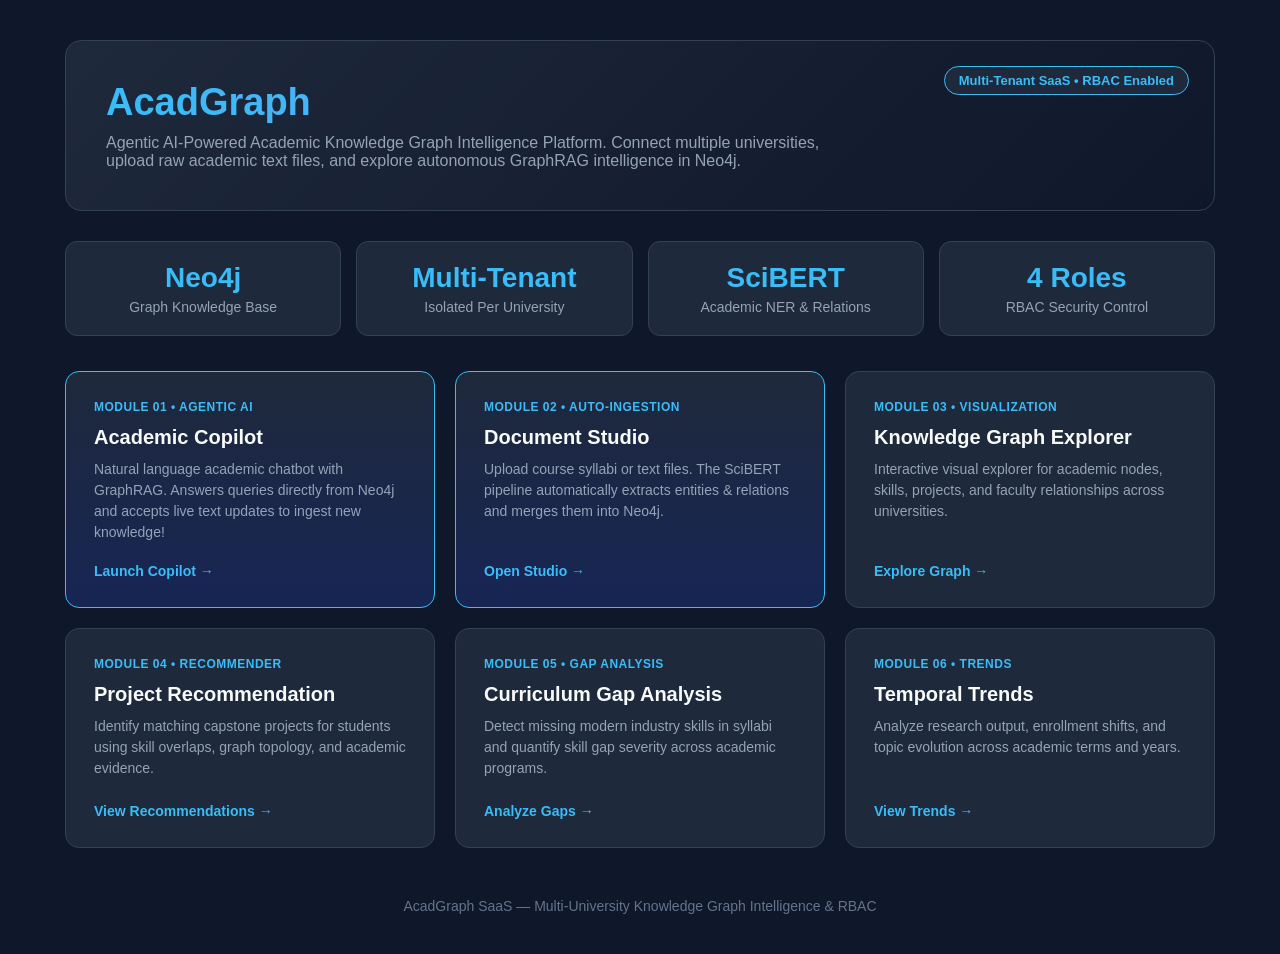
==== templates/index.html @ a23bf094 "feat: agentic multi-tenant academic knowledge graph with Neo4j, RBAC, document ingestion and chatbot" ====
<!doctype html>
<html lang="en">
  <head>
    <meta charset="UTF-8" />
    <meta name="viewport" content="width=device-width, initial-scale=1.0" />
    <title>AcadGraph — Multi-Tenant Agentic Academic Platform</title>

    <style>
      * {
        box-sizing: border-box;
        margin: 0;
        padding: 0;
        font-family: -apple-system, BlinkMacSystemFont, "Segoe UI", Roboto, Helvetica, Arial, sans-serif;
      }

      body {
        background: #0f172a;
        color: #f8fafc;
        min-height: 100vh;
      }

      .container {
        max-width: 1200px;
        margin: auto;
        padding: 40px 25px;
      }

      /* Header */
      .header {
        background: linear-gradient(135deg, #1e293b, #0f172a);
        border: 1px solid #334155;
        color: white;
        padding: 40px;
        border-radius: 16px;
        margin-bottom: 30px;
        position: relative;
      }

      .header h1 {
        font-size: 38px;
        margin-bottom: 10px;
        background: linear-gradient(90deg, #38bdf8, #818cf8);
        -webkit-background-clip: text;
        -webkit-text-fill-color: transparent;
      }

      .header p {
        font-size: 16px;
        color: #94a3b8;
        max-width: 750px;
      }

      .tenant-badge {
        position: absolute;
        top: 25px;
        right: 25px;
        background: #1e293b;
        border: 1px solid #38bdf8;
        padding: 6px 14px;
        border-radius: 20px;
        font-size: 13px;
        color: #38bdf8;
        font-weight: 600;
      }

      /* Statistics */
      .stats {
        display: grid;
        grid-template-columns: repeat(4, 1fr);
        gap: 15px;
        margin-bottom: 35px;
      }

      .stat-card {
        background: #1e293b;
        border: 1px solid #334155;
        border-radius: 12px;
        padding: 20px;
        text-align: center;
      }

      .stat-card h3 {
        font-size: 28px;
        margin-bottom: 5px;
        color: #38bdf8;
      }

      .stat-card p {
        color: #94a3b8;
        font-size: 14px;
      }

      /* Feature Cards */
      .features {
        display: grid;
        grid-template-columns: repeat(3, 1fr);
        gap: 20px;
      }

      .feature-card {
        background: #1e293b;
        border: 1px solid #334155;
        border-radius: 14px;
        padding: 28px;
        min-height: 220px;
        transition: all 0.2s;
        cursor: pointer;
        text-decoration: none;
        color: inherit;
        display: flex;
        flex-direction: column;
        justify-content: space-between;
      }

      .feature-card:hover {
        transform: translateY(-4px);
        border-color: #38bdf8;
        box-shadow: 0 10px 25px -5px rgba(0, 0, 0, 0.4);
      }

      .feature-card.highlight {
        border-color: #38bdf8;
        background: linear-gradient(180deg, #1e293b, #172554);
      }

      .feature-number {
        font-size: 12px;
        font-weight: bold;
        color: #38bdf8;
        letter-spacing: 0.5px;
        margin-bottom: 12px;
      }

      .feature-card h2 {
        font-size: 20px;
        margin-bottom: 10px;
        color: #f8fafc;
      }

      .feature-card p {
        color: #94a3b8;
        line-height: 1.5;
        font-size: 14px;
      }

      .explore {
        margin-top: 20px;
        font-weight: 600;
        font-size: 14px;
        color: #38bdf8;
      }

      /* Footer */
      .footer {
        text-align: center;
        color: #64748b;
        margin-top: 50px;
        font-size: 14px;
      }

      @media (max-width: 900px) {
        .features {
          grid-template-columns: repeat(2, 1fr);
        }
        .stats {
          grid-template-columns: repeat(2, 1fr);
        }
      }

      @media (max-width: 600px) {
        .features {
          grid-template-columns: 1fr;
        }
        .stats {
          grid-template-columns: 1fr;
        }
        .tenant-badge {
          position: static;
          display: inline-block;
          margin-top: 15px;
        }
      }
    </style>
  </head>

  <body>
    <div class="container">
      <!-- Header -->
      <div class="header">
        <span class="tenant-badge">Multi-Tenant SaaS • RBAC Enabled</span>
        <h1>AcadGraph</h1>
        <p>
          Agentic AI-Powered Academic Knowledge Graph Intelligence Platform. Connect multiple universities, upload raw academic text files, and explore autonomous GraphRAG intelligence in Neo4j.
        </p>
      </div>

      <!-- Statistics -->
      <div class="stats">
        <div class="stat-card">
          <h3>Neo4j</h3>
          <p>Graph Knowledge Base</p>
        </div>
        <div class="stat-card">
          <h3>Multi-Tenant</h3>
          <p>Isolated Per University</p>
        </div>
        <div class="stat-card">
          <h3>SciBERT</h3>
          <p>Academic NER & Relations</p>
        </div>
        <div class="stat-card">
          <h3>4 Roles</h3>
          <p>RBAC Security Control</p>
        </div>
      </div>

      <!-- Main Features -->
      <div class="features">
        <!-- AI Copilot Chatbot -->
        <a class="feature-card highlight" href="/chat">
          <div>
            <div class="feature-number">MODULE 01 • AGENTIC AI</div>
            <h2>Academic Copilot</h2>
            <p>
              Natural language academic chatbot with GraphRAG. Answers queries directly from Neo4j and accepts live text updates to ingest new knowledge!
            </p>
          </div>
          <div class="explore">Launch Copilot →</div>
        </a>

        <!-- Document Studio -->
        <a class="feature-card highlight" href="/upload">
          <div>
            <div class="feature-number">MODULE 02 • AUTO-INGESTION</div>
            <h2>Document Studio</h2>
            <p>
              Upload course syllabi or text files. The SciBERT pipeline automatically extracts entities & relations and merges them into Neo4j.
            </p>
          </div>
          <div class="explore">Open Studio →</div>
        </a>

        <!-- Knowledge Graph -->
        <a class="feature-card" href="/graph">
          <div>
            <div class="feature-number">MODULE 03 • VISUALIZATION</div>
            <h2>Knowledge Graph Explorer</h2>
            <p>
              Interactive visual explorer for academic nodes, skills, projects, and faculty relationships across universities.
            </p>
          </div>
          <div class="explore">Explore Graph →</div>
        </a>

        <!-- Recommendation -->
        <a class="feature-card" href="/recommendation">
          <div>
            <div class="feature-number">MODULE 04 • RECOMMENDER</div>
            <h2>Project Recommendation</h2>
            <p>
              Identify matching capstone projects for students using skill overlaps, graph topology, and academic evidence.
            </p>
          </div>
          <div class="explore">View Recommendations →</div>
        </a>

        <!-- Knowledge Gap -->
        <a class="feature-card" href="/knowledge-gap">
          <div>
            <div class="feature-number">MODULE 05 • GAP ANALYSIS</div>
            <h2>Curriculum Gap Analysis</h2>
            <p>
              Detect missing modern industry skills in syllabi and quantify skill gap severity across academic programs.
            </p>
          </div>
          <div class="explore">Analyze Gaps →</div>
        </a>

        <!-- Temporal -->
        <a class="feature-card" href="/temporal">
          <div>
            <div class="feature-number">MODULE 06 • TRENDS</div>
            <h2>Temporal Trends</h2>
            <p>
              Analyze research output, enrollment shifts, and topic evolution across academic terms and years.
            </p>
          </div>
          <div class="explore">View Trends →</div>
        </a>
      </div>

      <div class="footer">
        AcadGraph SaaS — Multi-University Knowledge Graph Intelligence & RBAC
      </div>
    </div>
  </body>
</html>
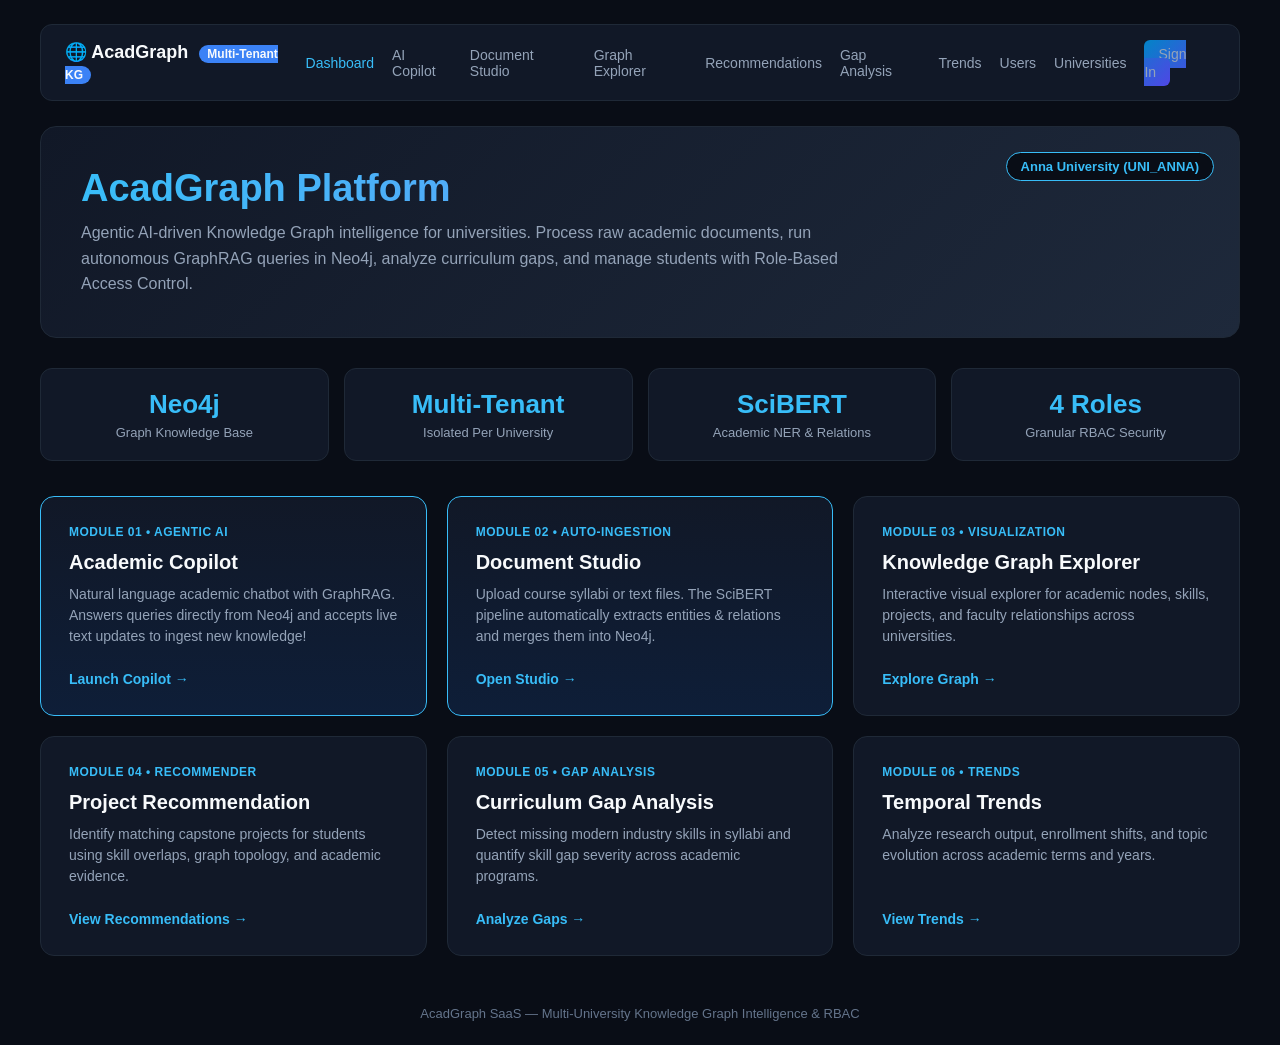
==== commit af9cda1a: "feat(ui): unified midnight enterprise theme, dedicated login/register, admin user and university man" ====
--- a/templates/index.html
+++ b/templates/index.html
@@ -3,7 +3,7 @@
   <head>
     <meta charset="UTF-8" />
     <meta name="viewport" content="width=device-width, initial-scale=1.0" />
-    <title>AcadGraph — Multi-Tenant Agentic Academic Platform</title>
+    <title>AcadGraph — Multi-Tenant Academic Knowledge Graph SaaS</title>
 
     <style>
       * {
@@ -14,21 +14,82 @@
       }
 
       body {
-        background: #0f172a;
+        background: #090d16;
         color: #f8fafc;
         min-height: 100vh;
+        padding: 24px 20px;
       }
 
       .container {
         max-width: 1200px;
         margin: auto;
-        padding: 40px 25px;
-      }
-
-      /* Header */
+      }
+
+      /* Global Unified Navbar */
+      .nav {
+        display: flex;
+        justify-content: space-between;
+        align-items: center;
+        margin-bottom: 25px;
+        background: #111827;
+        padding: 16px 24px;
+        border-radius: 12px;
+        border: 1px solid #1f2937;
+      }
+
+      .nav-links {
+        display: flex;
+        align-items: center;
+        gap: 18px;
+      }
+
+      .nav-links a {
+        color: #94a3b8;
+        text-decoration: none;
+        font-weight: 500;
+        font-size: 14px;
+        transition: color 0.2s;
+      }
+
+      .nav-links a:hover, .nav-links a.active {
+        color: #38bdf8;
+      }
+
+      .user-pill {
+        display: flex;
+        align-items: center;
+        gap: 8px;
+        background: #090d16;
+        border: 1px solid #374151;
+        padding: 4px 12px;
+        border-radius: 20px;
+        font-size: 12px;
+        color: #cbd5e1;
+      }
+
+      .role-tag {
+        font-size: 10px;
+        font-weight: 700;
+        background: #0284c7;
+        color: white;
+        padding: 2px 6px;
+        border-radius: 4px;
+      }
+
+      .btn-auth {
+        background: linear-gradient(135deg, #0284c7, #4f46e5);
+        color: white;
+        padding: 6px 14px;
+        border-radius: 6px;
+        text-decoration: none;
+        font-size: 13px;
+        font-weight: 600;
+      }
+
+      /* Header Hero */
       .header {
-        background: linear-gradient(135deg, #1e293b, #0f172a);
-        border: 1px solid #334155;
+        background: linear-gradient(135deg, #111827, #1e293b);
+        border: 1px solid #1f2937;
         color: white;
         padding: 40px;
         border-radius: 16px;
@@ -47,14 +108,15 @@
       .header p {
         font-size: 16px;
         color: #94a3b8;
-        max-width: 750px;
+        max-width: 780px;
+        line-height: 1.6;
       }
 
       .tenant-badge {
         position: absolute;
         top: 25px;
         right: 25px;
-        background: #1e293b;
+        background: #090d16;
         border: 1px solid #38bdf8;
         padding: 6px 14px;
         border-radius: 20px;
@@ -72,22 +134,22 @@
       }
 
       .stat-card {
-        background: #1e293b;
-        border: 1px solid #334155;
+        background: #111827;
+        border: 1px solid #1f2937;
         border-radius: 12px;
         padding: 20px;
         text-align: center;
       }
 
       .stat-card h3 {
-        font-size: 28px;
+        font-size: 26px;
         margin-bottom: 5px;
         color: #38bdf8;
       }
 
       .stat-card p {
         color: #94a3b8;
-        font-size: 14px;
+        font-size: 13px;
       }
 
       /* Feature Cards */
@@ -98,8 +160,8 @@
       }
 
       .feature-card {
-        background: #1e293b;
-        border: 1px solid #334155;
+        background: #111827;
+        border: 1px solid #1f2937;
         border-radius: 14px;
         padding: 28px;
         min-height: 220px;
@@ -120,7 +182,7 @@
 
       .feature-card.highlight {
         border-color: #38bdf8;
-        background: linear-gradient(180deg, #1e293b, #172554);
+        background: linear-gradient(180deg, #111827, #0e1e38);
       }
 
       .feature-number {
@@ -155,7 +217,7 @@
         text-align: center;
         color: #64748b;
         margin-top: 50px;
-        font-size: 14px;
+        font-size: 13px;
       }
 
       @media (max-width: 900px) {
@@ -185,12 +247,33 @@
 
   <body>
     <div class="container">
-      <!-- Header -->
+      <!-- Universal Top Nav -->
+      <div class="nav">
+        <div style="font-weight: 700; font-size: 18px; color: #f8fafc;">
+          🌐 AcadGraph <span style="font-size: 12px; background: #3b82f6; padding: 2px 8px; border-radius: 10px; margin-left: 6px;">Multi-Tenant KG</span>
+        </div>
+        <div class="nav-links">
+          <a href="/" class="active">Dashboard</a>
+          <a href="/chat">AI Copilot</a>
+          <a href="/upload">Document Studio</a>
+          <a href="/graph">Graph Explorer</a>
+          <a href="/recommendation">Recommendations</a>
+          <a href="/knowledge-gap">Gap Analysis</a>
+          <a href="/temporal">Trends</a>
+          <a href="/admin/users">Users</a>
+          <a href="/admin/universities">Universities</a>
+          <div id="authPill">
+            <a href="/login" class="btn-auth">Sign In</a>
+          </div>
+        </div>
+      </div>
+
+      <!-- Header Hero -->
       <div class="header">
-        <span class="tenant-badge">Multi-Tenant SaaS • RBAC Enabled</span>
-        <h1>AcadGraph</h1>
+        <span class="tenant-badge" id="tenantBadge">Anna University (UNI_ANNA)</span>
+        <h1>AcadGraph Platform</h1>
         <p>
-          Agentic AI-Powered Academic Knowledge Graph Intelligence Platform. Connect multiple universities, upload raw academic text files, and explore autonomous GraphRAG intelligence in Neo4j.
+          Agentic AI-driven Knowledge Graph intelligence for universities. Process raw academic documents, run autonomous GraphRAG queries in Neo4j, analyze curriculum gaps, and manage students with Role-Based Access Control.
         </p>
       </div>
 
@@ -210,7 +293,7 @@
         </div>
         <div class="stat-card">
           <h3>4 Roles</h3>
-          <p>RBAC Security Control</p>
+          <p>Granular RBAC Security</p>
         </div>
       </div>
 
@@ -293,5 +376,28 @@
         AcadGraph SaaS — Multi-University Knowledge Graph Intelligence & RBAC
       </div>
     </div>
+
+    <script>
+      // Session Management
+      const userStr = localStorage.getItem('acadgraph_user');
+      if (userStr) {
+        try {
+          const user = JSON.parse(userStr);
+          document.getElementById('tenantBadge').innerText = `Tenant: ${user.university_id}`;
+          document.getElementById('authPill').innerHTML = `
+            <div class="user-pill">
+              <span>👤 ${user.name}</span>
+              <span class="role-tag">${user.role}</span>
+              <a href="#" onclick="logout()" style="color: #f87171; text-decoration: none; margin-left: 6px;">Sign Out</a>
+            </div>
+          `;
+        } catch (e) {}
+      }
+
+      function logout() {
+        localStorage.clear();
+        window.location.href = '/login';
+      }
+    </script>
   </body>
 </html>
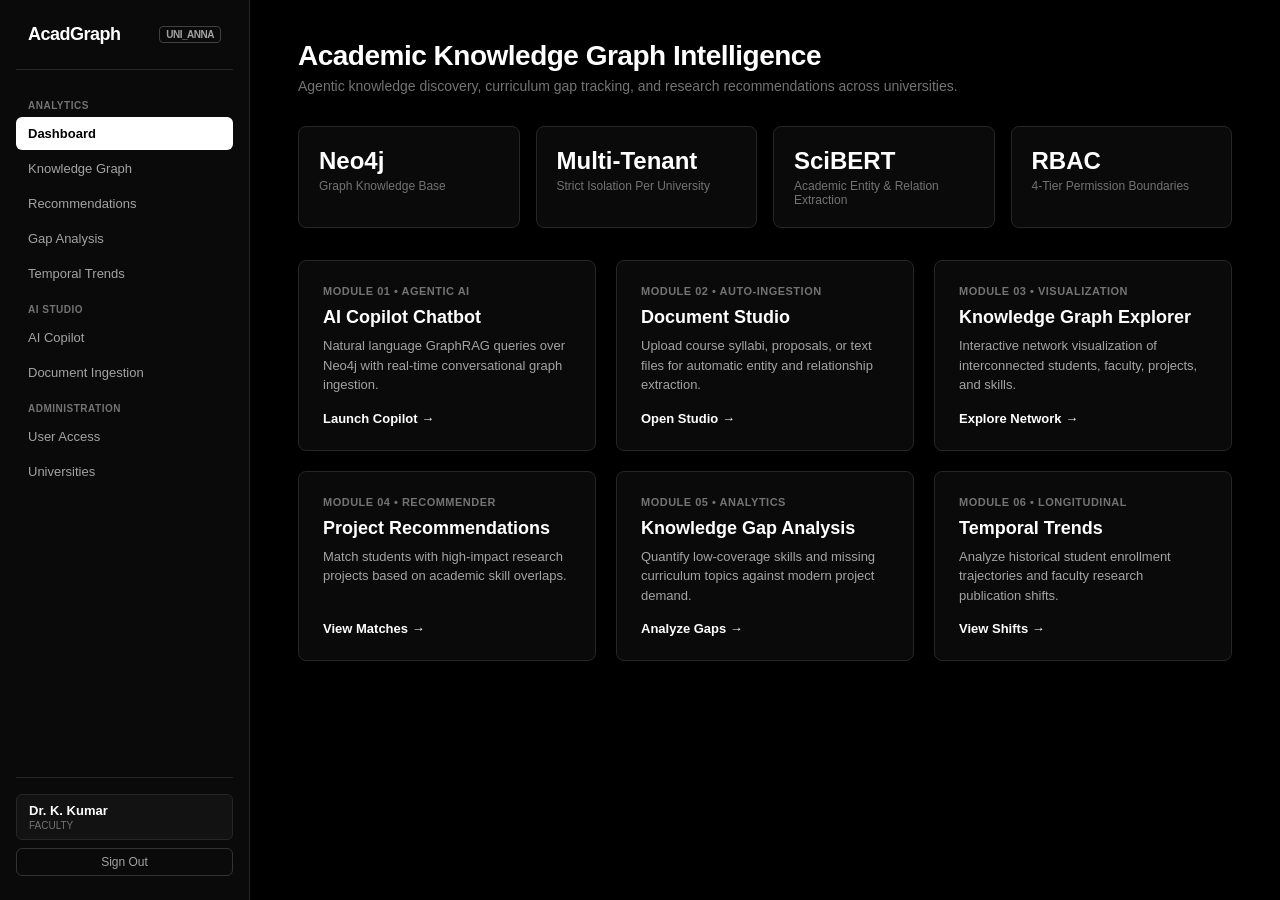
==== commit 94b49aed: "feat(ui): complete Black and White design system, Left Sidebar layout, and SQLite persistence across" ====
--- a/templates/index.html
+++ b/templates/index.html
@@ -3,8 +3,7 @@
   <head>
     <meta charset="UTF-8" />
     <meta name="viewport" content="width=device-width, initial-scale=1.0" />
-    <title>AcadGraph — Multi-Tenant Academic Knowledge Graph SaaS</title>
-
+    <title>Dashboard | AcadGraph</title>
     <style>
       * {
         box-sizing: border-box;
@@ -12,391 +11,346 @@
         padding: 0;
         font-family: -apple-system, BlinkMacSystemFont, "Segoe UI", Roboto, Helvetica, Arial, sans-serif;
       }
-
       body {
-        background: #090d16;
-        color: #f8fafc;
+        background: #000000;
+        color: #ffffff;
+        display: flex;
         min-height: 100vh;
-        padding: 24px 20px;
-      }
-
-      .container {
-        max-width: 1200px;
-        margin: auto;
-      }
-
-      /* Global Unified Navbar */
-      .nav {
-        display: flex;
+      }
+
+      /* Minimalist Black & White Sidebar */
+      .sidebar {
+        width: 250px;
+        background: #0a0a0a;
+        border-right: 1px solid #262626;
+        display: flex;
+        flex-direction: column;
+        padding: 24px 16px;
+        position: fixed;
+        top: 0;
+        bottom: 0;
+        left: 0;
+        z-index: 10;
+      }
+      .brand {
+        font-size: 18px;
+        font-weight: 700;
+        letter-spacing: -0.5px;
+        padding: 0 12px 24px;
+        border-bottom: 1px solid #262626;
+        display: flex;
+        align-items: center;
         justify-content: space-between;
+      }
+      .badge-tenant {
+        font-size: 10px;
+        padding: 2px 6px;
+        border: 1px solid #404040;
+        border-radius: 4px;
+        color: #a3a3a3;
+      }
+      .nav-sections {
+        flex: 1;
+        overflow-y: auto;
+        padding: 18px 0;
+      }
+      .nav-group-title {
+        font-size: 10px;
+        font-weight: 700;
+        text-transform: uppercase;
+        letter-spacing: 0.5px;
+        color: #737373;
+        padding: 12px 12px 6px;
+      }
+      .nav-link {
+        display: flex;
         align-items: center;
-        margin-bottom: 25px;
-        background: #111827;
-        padding: 16px 24px;
-        border-radius: 12px;
-        border: 1px solid #1f2937;
-      }
-
-      .nav-links {
-        display: flex;
-        align-items: center;
-        gap: 18px;
-      }
-
-      .nav-links a {
-        color: #94a3b8;
-        text-decoration: none;
-        font-weight: 500;
-        font-size: 14px;
-        transition: color 0.2s;
-      }
-
-      .nav-links a:hover, .nav-links a.active {
-        color: #38bdf8;
-      }
-
-      .user-pill {
-        display: flex;
-        align-items: center;
-        gap: 8px;
-        background: #090d16;
-        border: 1px solid #374151;
-        padding: 4px 12px;
-        border-radius: 20px;
-        font-size: 12px;
-        color: #cbd5e1;
-      }
-
-      .role-tag {
-        font-size: 10px;
-        font-weight: 700;
-        background: #0284c7;
-        color: white;
-        padding: 2px 6px;
-        border-radius: 4px;
-      }
-
-      .btn-auth {
-        background: linear-gradient(135deg, #0284c7, #4f46e5);
-        color: white;
-        padding: 6px 14px;
+        padding: 9px 12px;
         border-radius: 6px;
+        color: #a3a3a3;
         text-decoration: none;
         font-size: 13px;
+        margin-bottom: 2px;
+        transition: all 0.15s;
+      }
+      .nav-link:hover {
+        background: #171717;
+        color: #ffffff;
+      }
+      .nav-link.active {
+        background: #ffffff;
+        color: #000000;
         font-weight: 600;
       }
-
-      /* Header Hero */
-      .header {
-        background: linear-gradient(135deg, #111827, #1e293b);
-        border: 1px solid #1f2937;
-        color: white;
-        padding: 40px;
-        border-radius: 16px;
-        margin-bottom: 30px;
-        position: relative;
-      }
-
-      .header h1 {
-        font-size: 38px;
-        margin-bottom: 10px;
-        background: linear-gradient(90deg, #38bdf8, #818cf8);
-        -webkit-background-clip: text;
-        -webkit-text-fill-color: transparent;
-      }
-
-      .header p {
-        font-size: 16px;
-        color: #94a3b8;
-        max-width: 780px;
-        line-height: 1.6;
-      }
-
-      .tenant-badge {
-        position: absolute;
-        top: 25px;
-        right: 25px;
-        background: #090d16;
-        border: 1px solid #38bdf8;
-        padding: 6px 14px;
-        border-radius: 20px;
+      .user-footer {
+        padding-top: 16px;
+        border-top: 1px solid #262626;
+      }
+      .user-card {
+        padding: 8px 12px;
+        background: #121212;
+        border: 1px solid #262626;
+        border-radius: 6px;
+        margin-bottom: 8px;
+      }
+      .user-name {
         font-size: 13px;
-        color: #38bdf8;
         font-weight: 600;
-      }
-
-      /* Statistics */
-      .stats {
+        color: #ffffff;
+        white-space: nowrap;
+        overflow: hidden;
+        text-overflow: ellipsis;
+      }
+      .user-role {
+        font-size: 10px;
+        color: #737373;
+        text-transform: uppercase;
+        margin-top: 2px;
+      }
+      .btn-logout {
+        display: block;
+        width: 100%;
+        text-align: center;
+        background: transparent;
+        border: 1px solid #333333;
+        color: #a3a3a3;
+        padding: 6px;
+        border-radius: 6px;
+        font-size: 12px;
+        cursor: pointer;
+        text-decoration: none;
+      }
+      .btn-logout:hover {
+        background: #ffffff;
+        color: #000000;
+      }
+
+      /* Main Canvas Area */
+      .main-wrapper {
+        margin-left: 250px;
+        flex: 1;
+        padding: 40px 48px;
+        max-width: 1200px;
+      }
+      .page-header {
+        margin-bottom: 32px;
+      }
+      .page-title {
+        font-size: 28px;
+        font-weight: 700;
+        letter-spacing: -0.5px;
+        margin-bottom: 6px;
+      }
+      .page-desc {
+        color: #737373;
+        font-size: 14px;
+      }
+
+      /* KPI Metrics Bar */
+      .stats-grid {
         display: grid;
         grid-template-columns: repeat(4, 1fr);
-        gap: 15px;
-        margin-bottom: 35px;
-      }
-
+        gap: 16px;
+        margin-bottom: 32px;
+      }
       .stat-card {
-        background: #111827;
-        border: 1px solid #1f2937;
-        border-radius: 12px;
+        background: #0a0a0a;
+        border: 1px solid #262626;
+        border-radius: 8px;
         padding: 20px;
-        text-align: center;
-      }
-
-      .stat-card h3 {
-        font-size: 26px;
-        margin-bottom: 5px;
-        color: #38bdf8;
-      }
-
-      .stat-card p {
-        color: #94a3b8;
-        font-size: 13px;
-      }
-
-      /* Feature Cards */
-      .features {
+      }
+      .stat-val {
+        font-size: 24px;
+        font-weight: 700;
+        margin-bottom: 4px;
+      }
+      .stat-lbl {
+        font-size: 12px;
+        color: #737373;
+      }
+
+      /* Module Grid */
+      .modules-grid {
         display: grid;
         grid-template-columns: repeat(3, 1fr);
         gap: 20px;
       }
-
-      .feature-card {
-        background: #111827;
-        border: 1px solid #1f2937;
-        border-radius: 14px;
-        padding: 28px;
-        min-height: 220px;
-        transition: all 0.2s;
-        cursor: pointer;
+      .module-card {
+        background: #0a0a0a;
+        border: 1px solid #262626;
+        border-radius: 8px;
+        padding: 24px;
         text-decoration: none;
         color: inherit;
         display: flex;
         flex-direction: column;
         justify-content: space-between;
-      }
-
-      .feature-card:hover {
-        transform: translateY(-4px);
-        border-color: #38bdf8;
-        box-shadow: 0 10px 25px -5px rgba(0, 0, 0, 0.4);
-      }
-
-      .feature-card.highlight {
-        border-color: #38bdf8;
-        background: linear-gradient(180deg, #111827, #0e1e38);
-      }
-
-      .feature-number {
-        font-size: 12px;
-        font-weight: bold;
-        color: #38bdf8;
+        min-height: 190px;
+        transition: border-color 0.15s, transform 0.1s;
+      }
+      .module-card:hover {
+        border-color: #ffffff;
+        transform: translateY(-2px);
+      }
+      .module-meta {
+        font-size: 11px;
+        font-weight: 700;
+        text-transform: uppercase;
         letter-spacing: 0.5px;
-        margin-bottom: 12px;
-      }
-
-      .feature-card h2 {
-        font-size: 20px;
+        color: #737373;
         margin-bottom: 10px;
-        color: #f8fafc;
-      }
-
-      .feature-card p {
-        color: #94a3b8;
+      }
+      .module-title {
+        font-size: 18px;
+        font-weight: 600;
+        margin-bottom: 8px;
+      }
+      .module-desc {
+        font-size: 13px;
+        color: #a3a3a3;
         line-height: 1.5;
-        font-size: 14px;
-      }
-
-      .explore {
-        margin-top: 20px;
+      }
+      .module-arrow {
+        margin-top: 16px;
+        font-size: 13px;
         font-weight: 600;
-        font-size: 14px;
-        color: #38bdf8;
-      }
-
-      /* Footer */
-      .footer {
-        text-align: center;
-        color: #64748b;
-        margin-top: 50px;
-        font-size: 13px;
+        color: #ffffff;
       }
 
       @media (max-width: 900px) {
-        .features {
-          grid-template-columns: repeat(2, 1fr);
-        }
-        .stats {
-          grid-template-columns: repeat(2, 1fr);
-        }
-      }
-
-      @media (max-width: 600px) {
-        .features {
-          grid-template-columns: 1fr;
-        }
-        .stats {
-          grid-template-columns: 1fr;
-        }
-        .tenant-badge {
-          position: static;
-          display: inline-block;
-          margin-top: 15px;
-        }
+        .modules-grid { grid-template-columns: 1fr; }
+        .stats-grid { grid-template-columns: repeat(2, 1fr); }
       }
     </style>
   </head>
-
   <body>
-    <div class="container">
-      <!-- Universal Top Nav -->
-      <div class="nav">
-        <div style="font-weight: 700; font-size: 18px; color: #f8fafc;">
-          🌐 AcadGraph <span style="font-size: 12px; background: #3b82f6; padding: 2px 8px; border-radius: 10px; margin-left: 6px;">Multi-Tenant KG</span>
-        </div>
-        <div class="nav-links">
-          <a href="/" class="active">Dashboard</a>
-          <a href="/chat">AI Copilot</a>
-          <a href="/upload">Document Studio</a>
-          <a href="/graph">Graph Explorer</a>
-          <a href="/recommendation">Recommendations</a>
-          <a href="/knowledge-gap">Gap Analysis</a>
-          <a href="/temporal">Trends</a>
-          <a href="/admin/users">Users</a>
-          <a href="/admin/universities">Universities</a>
-          <div id="authPill">
-            <a href="/login" class="btn-auth">Sign In</a>
-          </div>
-        </div>
-      </div>
-
-      <!-- Header Hero -->
-      <div class="header">
-        <span class="tenant-badge" id="tenantBadge">Anna University (UNI_ANNA)</span>
-        <h1>AcadGraph Platform</h1>
-        <p>
-          Agentic AI-driven Knowledge Graph intelligence for universities. Process raw academic documents, run autonomous GraphRAG queries in Neo4j, analyze curriculum gaps, and manage students with Role-Based Access Control.
-        </p>
-      </div>
-
-      <!-- Statistics -->
-      <div class="stats">
+    <!-- Left Sidebar -->
+    <aside class="sidebar">
+      <div class="brand">
+        <span>AcadGraph</span>
+        <span class="badge-tenant" id="tenantPill">UNI_ANNA</span>
+      </div>
+
+      <div class="nav-sections">
+        <div class="nav-group-title">Analytics</div>
+        <a href="/" class="nav-link active">Dashboard</a>
+        <a href="/graph" class="nav-link">Knowledge Graph</a>
+        <a href="/recommendation" class="nav-link">Recommendations</a>
+        <a href="/knowledge-gap" class="nav-link">Gap Analysis</a>
+        <a href="/temporal" class="nav-link">Temporal Trends</a>
+
+        <div class="nav-group-title">AI Studio</div>
+        <a href="/chat" class="nav-link">AI Copilot</a>
+        <a href="/upload" class="nav-link">Document Ingestion</a>
+
+        <div class="nav-group-title">Administration</div>
+        <a href="/admin/users" class="nav-link">User Access</a>
+        <a href="/admin/universities" class="nav-link">Universities</a>
+      </div>
+
+      <div class="user-footer" id="userFooter">
+        <div class="user-card">
+          <div class="user-name" id="userName">Dr. K. Kumar</div>
+          <div class="user-role" id="userRole">Faculty</div>
+        </div>
+        <a href="/login" class="btn-logout" onclick="localStorage.clear()">Sign Out</a>
+      </div>
+    </aside>
+
+    <!-- Main Content Canvas -->
+    <main class="main-wrapper">
+      <div class="page-header">
+        <h1 class="page-title">Academic Knowledge Graph Intelligence</h1>
+        <p class="page-desc">Agentic knowledge discovery, curriculum gap tracking, and research recommendations across universities.</p>
+      </div>
+
+      <!-- Stats Bar -->
+      <div class="stats-grid">
         <div class="stat-card">
-          <h3>Neo4j</h3>
-          <p>Graph Knowledge Base</p>
+          <div class="stat-val">Neo4j</div>
+          <div class="stat-lbl">Graph Knowledge Base</div>
         </div>
         <div class="stat-card">
-          <h3>Multi-Tenant</h3>
-          <p>Isolated Per University</p>
+          <div class="stat-val">Multi-Tenant</div>
+          <div class="stat-lbl">Strict Isolation Per University</div>
         </div>
         <div class="stat-card">
-          <h3>SciBERT</h3>
-          <p>Academic NER & Relations</p>
+          <div class="stat-val">SciBERT</div>
+          <div class="stat-lbl">Academic Entity & Relation Extraction</div>
         </div>
         <div class="stat-card">
-          <h3>4 Roles</h3>
-          <p>Granular RBAC Security</p>
-        </div>
-      </div>
-
-      <!-- Main Features -->
-      <div class="features">
-        <!-- AI Copilot Chatbot -->
-        <a class="feature-card highlight" href="/chat">
-          <div>
-            <div class="feature-number">MODULE 01 • AGENTIC AI</div>
-            <h2>Academic Copilot</h2>
-            <p>
-              Natural language academic chatbot with GraphRAG. Answers queries directly from Neo4j and accepts live text updates to ingest new knowledge!
-            </p>
-          </div>
-          <div class="explore">Launch Copilot →</div>
-        </a>
-
-        <!-- Document Studio -->
-        <a class="feature-card highlight" href="/upload">
-          <div>
-            <div class="feature-number">MODULE 02 • AUTO-INGESTION</div>
-            <h2>Document Studio</h2>
-            <p>
-              Upload course syllabi or text files. The SciBERT pipeline automatically extracts entities & relations and merges them into Neo4j.
-            </p>
-          </div>
-          <div class="explore">Open Studio →</div>
-        </a>
-
-        <!-- Knowledge Graph -->
-        <a class="feature-card" href="/graph">
-          <div>
-            <div class="feature-number">MODULE 03 • VISUALIZATION</div>
-            <h2>Knowledge Graph Explorer</h2>
-            <p>
-              Interactive visual explorer for academic nodes, skills, projects, and faculty relationships across universities.
-            </p>
-          </div>
-          <div class="explore">Explore Graph →</div>
-        </a>
-
-        <!-- Recommendation -->
-        <a class="feature-card" href="/recommendation">
-          <div>
-            <div class="feature-number">MODULE 04 • RECOMMENDER</div>
-            <h2>Project Recommendation</h2>
-            <p>
-              Identify matching capstone projects for students using skill overlaps, graph topology, and academic evidence.
-            </p>
-          </div>
-          <div class="explore">View Recommendations →</div>
-        </a>
-
-        <!-- Knowledge Gap -->
-        <a class="feature-card" href="/knowledge-gap">
-          <div>
-            <div class="feature-number">MODULE 05 • GAP ANALYSIS</div>
-            <h2>Curriculum Gap Analysis</h2>
-            <p>
-              Detect missing modern industry skills in syllabi and quantify skill gap severity across academic programs.
-            </p>
-          </div>
-          <div class="explore">Analyze Gaps →</div>
-        </a>
-
-        <!-- Temporal -->
-        <a class="feature-card" href="/temporal">
-          <div>
-            <div class="feature-number">MODULE 06 • TRENDS</div>
-            <h2>Temporal Trends</h2>
-            <p>
-              Analyze research output, enrollment shifts, and topic evolution across academic terms and years.
-            </p>
-          </div>
-          <div class="explore">View Trends →</div>
-        </a>
-      </div>
-
-      <div class="footer">
-        AcadGraph SaaS — Multi-University Knowledge Graph Intelligence & RBAC
-      </div>
-    </div>
+          <div class="stat-val">RBAC</div>
+          <div class="stat-lbl">4-Tier Permission Boundaries</div>
+        </div>
+      </div>
+
+      <!-- Modules Grid -->
+      <div class="modules-grid">
+        <a href="/chat" class="module-card">
+          <div>
+            <div class="module-meta">Module 01 • Agentic AI</div>
+            <div class="module-title">AI Copilot Chatbot</div>
+            <div class="module-desc">Natural language GraphRAG queries over Neo4j with real-time conversational graph ingestion.</div>
+          </div>
+          <div class="module-arrow">Launch Copilot →</div>
+        </a>
+
+        <a href="/upload" class="module-card">
+          <div>
+            <div class="module-meta">Module 02 • Auto-Ingestion</div>
+            <div class="module-title">Document Studio</div>
+            <div class="module-desc">Upload course syllabi, proposals, or text files for automatic entity and relationship extraction.</div>
+          </div>
+          <div class="module-arrow">Open Studio →</div>
+        </a>
+
+        <a href="/graph" class="module-card">
+          <div>
+            <div class="module-meta">Module 03 • Visualization</div>
+            <div class="module-title">Knowledge Graph Explorer</div>
+            <div class="module-desc">Interactive network visualization of interconnected students, faculty, projects, and skills.</div>
+          </div>
+          <div class="module-arrow">Explore Network →</div>
+        </a>
+
+        <a href="/recommendation" class="module-card">
+          <div>
+            <div class="module-meta">Module 04 • Recommender</div>
+            <div class="module-title">Project Recommendations</div>
+            <div class="module-desc">Match students with high-impact research projects based on academic skill overlaps.</div>
+          </div>
+          <div class="module-arrow">View Matches →</div>
+        </a>
+
+        <a href="/knowledge-gap" class="module-card">
+          <div>
+            <div class="module-meta">Module 05 • Analytics</div>
+            <div class="module-title">Knowledge Gap Analysis</div>
+            <div class="module-desc">Quantify low-coverage skills and missing curriculum topics against modern project demand.</div>
+          </div>
+          <div class="module-arrow">Analyze Gaps →</div>
+        </a>
+
+        <a href="/temporal" class="module-card">
+          <div>
+            <div class="module-meta">Module 06 • Longitudinal</div>
+            <div class="module-title">Temporal Trends</div>
+            <div class="module-desc">Analyze historical student enrollment trajectories and faculty research publication shifts.</div>
+          </div>
+          <div class="module-arrow">View Shifts →</div>
+        </a>
+      </div>
+    </main>
 
     <script>
-      // Session Management
       const userStr = localStorage.getItem('acadgraph_user');
       if (userStr) {
         try {
-          const user = JSON.parse(userStr);
-          document.getElementById('tenantBadge').innerText = `Tenant: ${user.university_id}`;
-          document.getElementById('authPill').innerHTML = `
-            <div class="user-pill">
-              <span>👤 ${user.name}</span>
-              <span class="role-tag">${user.role}</span>
-              <a href="#" onclick="logout()" style="color: #f87171; text-decoration: none; margin-left: 6px;">Sign Out</a>
-            </div>
-          `;
+          const u = JSON.parse(userStr);
+          document.getElementById('tenantPill').innerText = u.university_id;
+          document.getElementById('userName').innerText = u.name;
+          document.getElementById('userRole').innerText = u.role;
         } catch (e) {}
-      }
-
-      function logout() {
-        localStorage.clear();
-        window.location.href = '/login';
       }
     </script>
   </body>
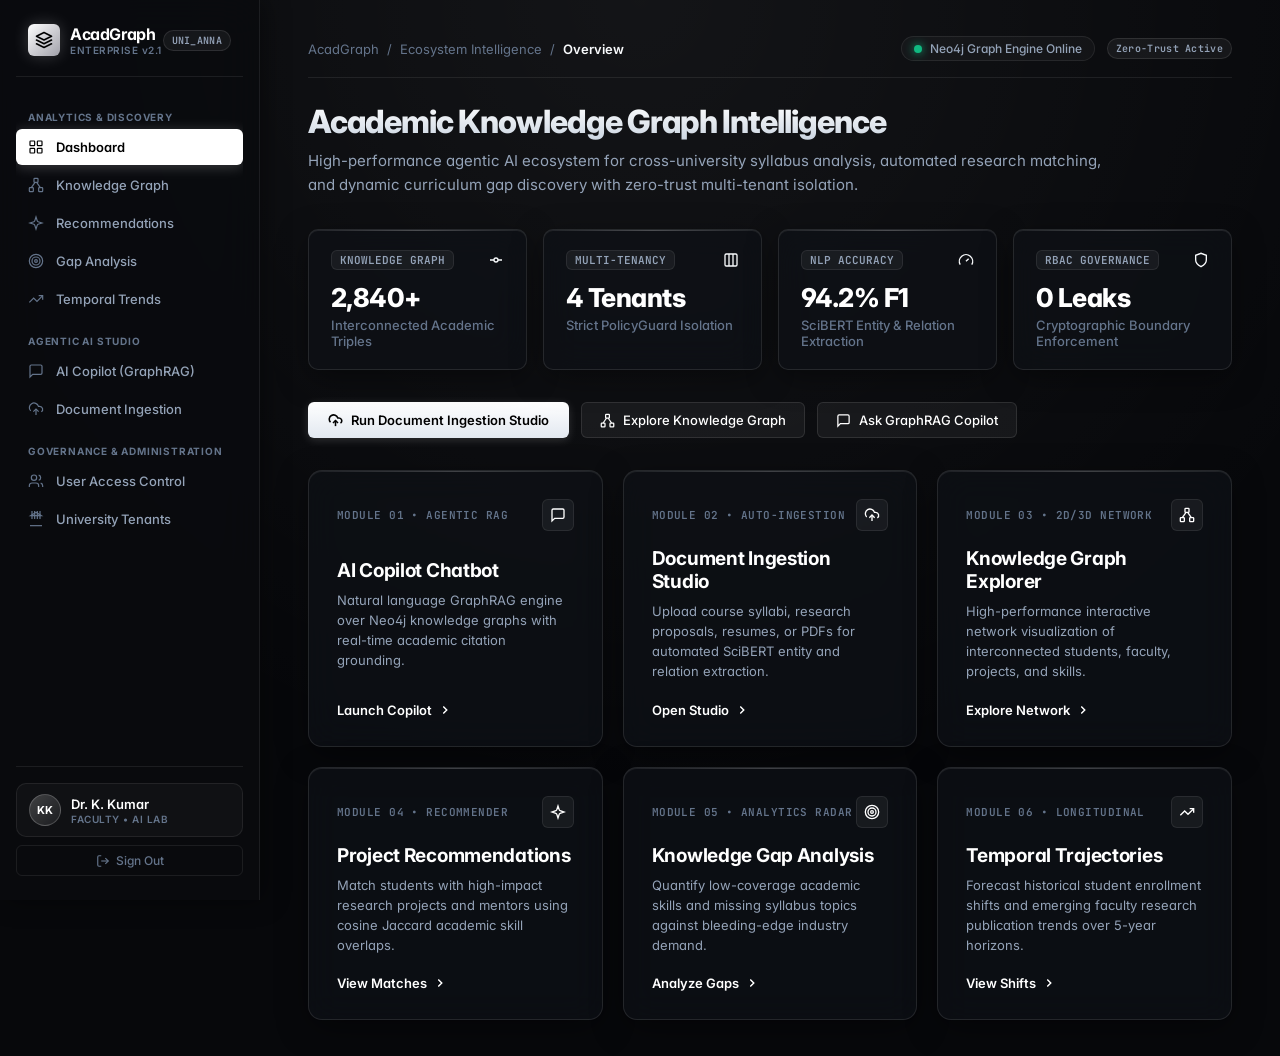
==== commit c29fda8e: "Transform entire UI into ultra-premium enterprise final year presentation standard" ====
--- a/templates/index.html
+++ b/templates/index.html
@@ -3,341 +3,275 @@
   <head>
     <meta charset="UTF-8" />
     <meta name="viewport" content="width=device-width, initial-scale=1.0" />
-    <title>Dashboard | AcadGraph</title>
-    <style>
-      * {
-        box-sizing: border-box;
-        margin: 0;
-        padding: 0;
-        font-family: -apple-system, BlinkMacSystemFont, "Segoe UI", Roboto, Helvetica, Arial, sans-serif;
-      }
-      body {
-        background: #000000;
-        color: #ffffff;
-        display: flex;
-        min-height: 100vh;
-      }
-
-      /* Minimalist Black & White Sidebar */
-      .sidebar {
-        width: 250px;
-        background: #0a0a0a;
-        border-right: 1px solid #262626;
-        display: flex;
-        flex-direction: column;
-        padding: 24px 16px;
-        position: fixed;
-        top: 0;
-        bottom: 0;
-        left: 0;
-        z-index: 10;
-      }
-      .brand {
-        font-size: 18px;
-        font-weight: 700;
-        letter-spacing: -0.5px;
-        padding: 0 12px 24px;
-        border-bottom: 1px solid #262626;
-        display: flex;
-        align-items: center;
-        justify-content: space-between;
-      }
-      .badge-tenant {
-        font-size: 10px;
-        padding: 2px 6px;
-        border: 1px solid #404040;
-        border-radius: 4px;
-        color: #a3a3a3;
-      }
-      .nav-sections {
-        flex: 1;
-        overflow-y: auto;
-        padding: 18px 0;
-      }
-      .nav-group-title {
-        font-size: 10px;
-        font-weight: 700;
-        text-transform: uppercase;
-        letter-spacing: 0.5px;
-        color: #737373;
-        padding: 12px 12px 6px;
-      }
-      .nav-link {
-        display: flex;
-        align-items: center;
-        padding: 9px 12px;
-        border-radius: 6px;
-        color: #a3a3a3;
-        text-decoration: none;
-        font-size: 13px;
-        margin-bottom: 2px;
-        transition: all 0.15s;
-      }
-      .nav-link:hover {
-        background: #171717;
-        color: #ffffff;
-      }
-      .nav-link.active {
-        background: #ffffff;
-        color: #000000;
-        font-weight: 600;
-      }
-      .user-footer {
-        padding-top: 16px;
-        border-top: 1px solid #262626;
-      }
-      .user-card {
-        padding: 8px 12px;
-        background: #121212;
-        border: 1px solid #262626;
-        border-radius: 6px;
-        margin-bottom: 8px;
-      }
-      .user-name {
-        font-size: 13px;
-        font-weight: 600;
-        color: #ffffff;
-        white-space: nowrap;
-        overflow: hidden;
-        text-overflow: ellipsis;
-      }
-      .user-role {
-        font-size: 10px;
-        color: #737373;
-        text-transform: uppercase;
-        margin-top: 2px;
-      }
-      .btn-logout {
-        display: block;
-        width: 100%;
-        text-align: center;
-        background: transparent;
-        border: 1px solid #333333;
-        color: #a3a3a3;
-        padding: 6px;
-        border-radius: 6px;
-        font-size: 12px;
-        cursor: pointer;
-        text-decoration: none;
-      }
-      .btn-logout:hover {
-        background: #ffffff;
-        color: #000000;
-      }
-
-      /* Main Canvas Area */
-      .main-wrapper {
-        margin-left: 250px;
-        flex: 1;
-        padding: 40px 48px;
-        max-width: 1200px;
-      }
-      .page-header {
-        margin-bottom: 32px;
-      }
-      .page-title {
-        font-size: 28px;
-        font-weight: 700;
-        letter-spacing: -0.5px;
-        margin-bottom: 6px;
-      }
-      .page-desc {
-        color: #737373;
-        font-size: 14px;
-      }
-
-      /* KPI Metrics Bar */
-      .stats-grid {
-        display: grid;
-        grid-template-columns: repeat(4, 1fr);
-        gap: 16px;
-        margin-bottom: 32px;
-      }
-      .stat-card {
-        background: #0a0a0a;
-        border: 1px solid #262626;
-        border-radius: 8px;
-        padding: 20px;
-      }
-      .stat-val {
-        font-size: 24px;
-        font-weight: 700;
-        margin-bottom: 4px;
-      }
-      .stat-lbl {
-        font-size: 12px;
-        color: #737373;
-      }
-
-      /* Module Grid */
-      .modules-grid {
-        display: grid;
-        grid-template-columns: repeat(3, 1fr);
-        gap: 20px;
-      }
-      .module-card {
-        background: #0a0a0a;
-        border: 1px solid #262626;
-        border-radius: 8px;
-        padding: 24px;
-        text-decoration: none;
-        color: inherit;
-        display: flex;
-        flex-direction: column;
-        justify-content: space-between;
-        min-height: 190px;
-        transition: border-color 0.15s, transform 0.1s;
-      }
-      .module-card:hover {
-        border-color: #ffffff;
-        transform: translateY(-2px);
-      }
-      .module-meta {
-        font-size: 11px;
-        font-weight: 700;
-        text-transform: uppercase;
-        letter-spacing: 0.5px;
-        color: #737373;
-        margin-bottom: 10px;
-      }
-      .module-title {
-        font-size: 18px;
-        font-weight: 600;
-        margin-bottom: 8px;
-      }
-      .module-desc {
-        font-size: 13px;
-        color: #a3a3a3;
-        line-height: 1.5;
-      }
-      .module-arrow {
-        margin-top: 16px;
-        font-size: 13px;
-        font-weight: 600;
-        color: #ffffff;
-      }
-
-      @media (max-width: 900px) {
-        .modules-grid { grid-template-columns: 1fr; }
-        .stats-grid { grid-template-columns: repeat(2, 1fr); }
-      }
-    </style>
+    <title>AcadGraph Enterprise | Academic Knowledge Graph Intelligence</title>
+    <link rel="stylesheet" href="/static/css/premium.css" />
   </head>
   <body>
     <!-- Left Sidebar -->
     <aside class="sidebar">
       <div class="brand">
-        <span>AcadGraph</span>
+        <a href="/" class="brand-wrapper">
+          <div class="brand-icon">
+            <svg viewBox="0 0 24 24" fill="none" stroke="currentColor" stroke-width="2.2" stroke-linecap="round" stroke-linejoin="round">
+              <polygon points="12 2 2 7 12 12 22 7 12 2"></polygon>
+              <polyline points="2 17 12 22 22 17"></polyline>
+              <polyline points="2 12 12 17 22 12"></polyline>
+            </svg>
+          </div>
+          <div>
+            <div class="brand-text">AcadGraph</div>
+            <div style="font-size: 10px; color: var(--text-muted); font-weight: 600; letter-spacing: 0.05em;">ENTERPRISE v2.1</div>
+          </div>
+        </a>
         <span class="badge-tenant" id="tenantPill">UNI_ANNA</span>
       </div>
 
       <div class="nav-sections">
-        <div class="nav-group-title">Analytics</div>
-        <a href="/" class="nav-link active">Dashboard</a>
-        <a href="/graph" class="nav-link">Knowledge Graph</a>
-        <a href="/recommendation" class="nav-link">Recommendations</a>
-        <a href="/knowledge-gap" class="nav-link">Gap Analysis</a>
-        <a href="/temporal" class="nav-link">Temporal Trends</a>
-
-        <div class="nav-group-title">AI Studio</div>
-        <a href="/chat" class="nav-link">AI Copilot</a>
-        <a href="/upload" class="nav-link">Document Ingestion</a>
-
-        <div class="nav-group-title">Administration</div>
-        <a href="/admin/users" class="nav-link">User Access</a>
-        <a href="/admin/universities" class="nav-link">Universities</a>
+        <div class="nav-group-title">Analytics & Discovery</div>
+        <a href="/" class="nav-link active">
+          <svg viewBox="0 0 24 24" fill="none" stroke="currentColor"><rect width="7" height="7" x="3" y="3" rx="1"/><rect width="7" height="7" x="14" y="3" rx="1"/><rect width="7" height="7" x="14" y="14" rx="1"/><rect width="7" height="7" x="3" y="14" rx="1"/></svg>
+          <span>Dashboard</span>
+        </a>
+        <a href="/graph" class="nav-link">
+          <svg viewBox="0 0 24 24" fill="none" stroke="currentColor"><rect x="16" y="16" width="6" height="6" rx="1"/><rect x="2" y="16" width="6" height="6" rx="1"/><rect x="9" y="2" width="6" height="6" rx="1"/><path d="m5 16 5.5-8"/><path d="m18.5 16-5.5-8"/></svg>
+          <span>Knowledge Graph</span>
+        </a>
+        <a href="/recommendation" class="nav-link">
+          <svg viewBox="0 0 24 24" fill="none" stroke="currentColor"><path d="m12 3-1.912 5.813a2 2 0 0 1-1.275 1.275L3 12l5.813 1.912a2 2 0 0 1 1.275 1.275L12 21l1.912-5.813a2 2 0 0 1 1.275-1.275L21 12l-5.813-1.912a2 2 0 0 1-1.275-1.275L12 3Z"/></svg>
+          <span>Recommendations</span>
+        </a>
+        <a href="/knowledge-gap" class="nav-link">
+          <svg viewBox="0 0 24 24" fill="none" stroke="currentColor"><circle cx="12" cy="12" r="10"/><circle cx="12" cy="12" r="6"/><circle cx="12" cy="12" r="2"/></svg>
+          <span>Gap Analysis</span>
+        </a>
+        <a href="/temporal" class="nav-link">
+          <svg viewBox="0 0 24 24" fill="none" stroke="currentColor"><polyline points="22 7 13.5 15.5 8.5 10.5 2 17"/><polyline points="16 7 22 7 22 13"/></svg>
+          <span>Temporal Trends</span>
+        </a>
+
+        <div class="nav-group-title">Agentic AI Studio</div>
+        <a href="/chat" class="nav-link">
+          <svg viewBox="0 0 24 24" fill="none" stroke="currentColor"><path d="M21 15a2 2 0 0 1-2 2H7l-4 4V5a2 2 0 0 1 2-2h14a2 2 0 0 1 2 2z"/></svg>
+          <span>AI Copilot (GraphRAG)</span>
+        </a>
+        <a href="/upload" class="nav-link">
+          <svg viewBox="0 0 24 24" fill="none" stroke="currentColor"><path d="M4 14.899A7 7 0 1 1 15.71 8h1.79a4.5 4.5 0 0 1 2.5 8.242"/><path d="M12 12v9"/><path d="m16 16-4-4-4 4"/></svg>
+          <span>Document Ingestion</span>
+        </a>
+
+        <div class="nav-group-title">Governance & Administration</div>
+        <a href="/admin/users" class="nav-link">
+          <svg viewBox="0 0 24 24" fill="none" stroke="currentColor"><path d="M16 21v-2a4 4 0 0 0-4-4H6a4 4 0 0 0-4 4v2"/><circle cx="9" cy="7" r="4"/><path d="M22 21v-2a4 4 0 0 0-3-3.87"/><path d="M16 3.13a4 4 0 0 1 0 7.75"/></svg>
+          <span>User Access Control</span>
+        </a>
+        <a href="/admin/universities" class="nav-link">
+          <svg viewBox="0 0 24 24" fill="none" stroke="currentColor"><line x1="3" x2="21" y1="22" y2="22"/><line x1="6" x2="6" y2="12"/><line x1="10" x2="10" y2="12"/><line x1="14" x2="14" y2="12"/><line x1="18" x2="18" y2="12"/><polygon points="12 2 20 7 4 7"/></svg>
+          <span>University Tenants</span>
+        </a>
       </div>
 
       <div class="user-footer" id="userFooter">
         <div class="user-card">
-          <div class="user-name" id="userName">Dr. K. Kumar</div>
-          <div class="user-role" id="userRole">Faculty</div>
-        </div>
-        <a href="/login" class="btn-logout" onclick="localStorage.clear()">Sign Out</a>
+          <div class="user-avatar" id="userAvatar">KK</div>
+          <div class="user-info">
+            <div class="user-name" id="userName">Dr. K. Kumar</div>
+            <div class="user-role" id="userRole">Faculty • AI Lab</div>
+          </div>
+        </div>
+        <a href="/login" class="btn-logout" onclick="localStorage.clear()">
+          <svg width="14" height="14" viewBox="0 0 24 24" fill="none" stroke="currentColor" stroke-width="2"><path d="M9 21H5a2 2 0 0 1-2-2V5a2 2 0 0 1 2-2h4"/><polyline points="16 17 21 12 16 7"/><line x1="21" x2="9" y1="12" y2="12"/></svg>
+          <span>Sign Out</span>
+        </a>
       </div>
     </aside>
 
-    <!-- Main Content Canvas -->
+    <!-- Main Workspace -->
     <main class="main-wrapper">
+      <!-- Top Command Bar -->
+      <div class="top-nav-bar">
+        <div class="breadcrumb-trail">
+          <span>AcadGraph</span>
+          <span>/</span>
+          <span>Ecosystem Intelligence</span>
+          <span>/</span>
+          <span class="crumb-active">Overview</span>
+        </div>
+
+        <div style="display: flex; align-items: center; gap: 12px;">
+          <div class="top-status-pill">
+            <div class="pulse-dot"></div>
+            <span>Neo4j Graph Engine Online</span>
+          </div>
+          <div class="badge-tenant">Zero-Trust Active</div>
+        </div>
+      </div>
+
+      <!-- Hero Header -->
       <div class="page-header">
         <h1 class="page-title">Academic Knowledge Graph Intelligence</h1>
-        <p class="page-desc">Agentic knowledge discovery, curriculum gap tracking, and research recommendations across universities.</p>
-      </div>
-
-      <!-- Stats Bar -->
+        <p class="page-desc">
+          High-performance agentic AI ecosystem for cross-university syllabus analysis, automated research matching, 
+          and dynamic curriculum gap discovery with zero-trust multi-tenant isolation.
+        </p>
+      </div>
+
+      <!-- KPI Metrics Bar -->
       <div class="stats-grid">
         <div class="stat-card">
-          <div class="stat-val">Neo4j</div>
-          <div class="stat-lbl">Graph Knowledge Base</div>
-        </div>
-        <div class="stat-card">
-          <div class="stat-val">Multi-Tenant</div>
-          <div class="stat-lbl">Strict Isolation Per University</div>
-        </div>
-        <div class="stat-card">
-          <div class="stat-val">SciBERT</div>
-          <div class="stat-lbl">Academic Entity & Relation Extraction</div>
-        </div>
-        <div class="stat-card">
-          <div class="stat-val">RBAC</div>
-          <div class="stat-lbl">4-Tier Permission Boundaries</div>
-        </div>
-      </div>
-
-      <!-- Modules Grid -->
+          <div class="stat-header">
+            <span class="stat-badge">KNOWLEDGE GRAPH</span>
+            <svg width="16" height="16" viewBox="0 0 24 24" fill="none" stroke="currentColor" stroke-width="2"><circle cx="12" cy="12" r="3"/><path d="M3 12h6m6 0h6"/></svg>
+          </div>
+          <div class="stat-val">2,840+</div>
+          <div class="stat-lbl">Interconnected Academic Triples</div>
+        </div>
+
+        <div class="stat-card">
+          <div class="stat-header">
+            <span class="stat-badge">MULTI-TENANCY</span>
+            <svg width="16" height="16" viewBox="0 0 24 24" fill="none" stroke="currentColor" stroke-width="2"><rect width="18" height="18" x="3" y="3" rx="2"/><path d="M9 3v18m6-18v18"/></svg>
+          </div>
+          <div class="stat-val">4 Tenants</div>
+          <div class="stat-lbl">Strict PolicyGuard Isolation</div>
+        </div>
+
+        <div class="stat-card">
+          <div class="stat-header">
+            <span class="stat-badge">NLP ACCURACY</span>
+            <svg width="16" height="16" viewBox="0 0 24 24" fill="none" stroke="currentColor" stroke-width="2"><path d="m12 14 4-4"/><path d="M3.34 19a10 10 0 1 1 17.32 0"/></svg>
+          </div>
+          <div class="stat-val">94.2% F1</div>
+          <div class="stat-lbl">SciBERT Entity & Relation Extraction</div>
+        </div>
+
+        <div class="stat-card">
+          <div class="stat-header">
+            <span class="stat-badge">RBAC GOVERNANCE</span>
+            <svg width="16" height="16" viewBox="0 0 24 24" fill="none" stroke="currentColor" stroke-width="2"><path d="M12 22s8-4 8-10V5l-8-3-8 3v7c0 6 8 10 8 10z"/></svg>
+          </div>
+          <div class="stat-val">0 Leaks</div>
+          <div class="stat-lbl">Cryptographic Boundary Enforcement</div>
+        </div>
+      </div>
+
+      <!-- Action Ribbon -->
+      <div style="display: flex; gap: 12px; margin-bottom: 32px;">
+        <a href="/upload" class="btn-primary">
+          <svg width="15" height="15" viewBox="0 0 24 24" fill="none" stroke="currentColor" stroke-width="2.5"><path d="M4 14.899A7 7 0 1 1 15.71 8h1.79a4.5 4.5 0 0 1 2.5 8.242"/><path d="M12 12v9"/><path d="m16 16-4-4-4 4"/></svg>
+          <span>Run Document Ingestion Studio</span>
+        </a>
+        <a href="/graph" class="btn-secondary">
+          <svg width="15" height="15" viewBox="0 0 24 24" fill="none" stroke="currentColor" stroke-width="2"><rect x="16" y="16" width="6" height="6" rx="1"/><rect x="2" y="16" width="6" height="6" rx="1"/><rect x="9" y="2" width="6" height="6" rx="1"/><path d="m5 16 5.5-8"/><path d="m18.5 16-5.5-8"/></svg>
+          <span>Explore Knowledge Graph</span>
+        </a>
+        <a href="/chat" class="btn-secondary">
+          <svg width="15" height="15" viewBox="0 0 24 24" fill="none" stroke="currentColor" stroke-width="2"><path d="M21 15a2 2 0 0 1-2 2H7l-4 4V5a2 2 0 0 1 2-2h14a2 2 0 0 1 2 2z"/></svg>
+          <span>Ask GraphRAG Copilot</span>
+        </a>
+      </div>
+
+      <!-- Core Modules Grid -->
       <div class="modules-grid">
         <a href="/chat" class="module-card">
-          <div>
-            <div class="module-meta">Module 01 • Agentic AI</div>
+          <div class="module-top">
+            <span class="module-meta">Module 01 • Agentic RAG</span>
+            <div class="module-icon">
+              <svg width="16" height="16" viewBox="0 0 24 24" fill="none" stroke="currentColor" stroke-width="2"><path d="M21 15a2 2 0 0 1-2 2H7l-4 4V5a2 2 0 0 1 2-2h14a2 2 0 0 1 2 2z"/></svg>
+            </div>
+          </div>
+          <div>
             <div class="module-title">AI Copilot Chatbot</div>
-            <div class="module-desc">Natural language GraphRAG queries over Neo4j with real-time conversational graph ingestion.</div>
-          </div>
-          <div class="module-arrow">Launch Copilot →</div>
+            <div class="module-desc">Natural language GraphRAG engine over Neo4j knowledge graphs with real-time academic citation grounding.</div>
+          </div>
+          <div class="module-arrow">
+            <span>Launch Copilot</span>
+            <svg width="14" height="14" viewBox="0 0 24 24" fill="none" stroke="currentColor" stroke-width="2.5"><polyline points="9 18 15 12 9 6"/></svg>
+          </div>
         </a>
 
         <a href="/upload" class="module-card">
-          <div>
-            <div class="module-meta">Module 02 • Auto-Ingestion</div>
-            <div class="module-title">Document Studio</div>
-            <div class="module-desc">Upload course syllabi, proposals, or text files for automatic entity and relationship extraction.</div>
-          </div>
-          <div class="module-arrow">Open Studio →</div>
+          <div class="module-top">
+            <span class="module-meta">Module 02 • Auto-Ingestion</span>
+            <div class="module-icon">
+              <svg width="16" height="16" viewBox="0 0 24 24" fill="none" stroke="currentColor" stroke-width="2"><path d="M4 14.899A7 7 0 1 1 15.71 8h1.79a4.5 4.5 0 0 1 2.5 8.242"/><path d="M12 12v9"/><path d="m16 16-4-4-4 4"/></svg>
+            </div>
+          </div>
+          <div>
+            <div class="module-title">Document Ingestion Studio</div>
+            <div class="module-desc">Upload course syllabi, research proposals, resumes, or PDFs for automated SciBERT entity and relation extraction.</div>
+          </div>
+          <div class="module-arrow">
+            <span>Open Studio</span>
+            <svg width="14" height="14" viewBox="0 0 24 24" fill="none" stroke="currentColor" stroke-width="2.5"><polyline points="9 18 15 12 9 6"/></svg>
+          </div>
         </a>
 
         <a href="/graph" class="module-card">
-          <div>
-            <div class="module-meta">Module 03 • Visualization</div>
+          <div class="module-top">
+            <span class="module-meta">Module 03 • 2D/3D Network</span>
+            <div class="module-icon">
+              <svg width="16" height="16" viewBox="0 0 24 24" fill="none" stroke="currentColor" stroke-width="2"><rect x="16" y="16" width="6" height="6" rx="1"/><rect x="2" y="16" width="6" height="6" rx="1"/><rect x="9" y="2" width="6" height="6" rx="1"/><path d="m5 16 5.5-8"/><path d="m18.5 16-5.5-8"/></svg>
+            </div>
+          </div>
+          <div>
             <div class="module-title">Knowledge Graph Explorer</div>
-            <div class="module-desc">Interactive network visualization of interconnected students, faculty, projects, and skills.</div>
-          </div>
-          <div class="module-arrow">Explore Network →</div>
+            <div class="module-desc">High-performance interactive network visualization of interconnected students, faculty, projects, and skills.</div>
+          </div>
+          <div class="module-arrow">
+            <span>Explore Network</span>
+            <svg width="14" height="14" viewBox="0 0 24 24" fill="none" stroke="currentColor" stroke-width="2.5"><polyline points="9 18 15 12 9 6"/></svg>
+          </div>
         </a>
 
         <a href="/recommendation" class="module-card">
-          <div>
-            <div class="module-meta">Module 04 • Recommender</div>
+          <div class="module-top">
+            <span class="module-meta">Module 04 • Recommender</span>
+            <div class="module-icon">
+              <svg width="16" height="16" viewBox="0 0 24 24" fill="none" stroke="currentColor" stroke-width="2"><path d="m12 3-1.912 5.813a2 2 0 0 1-1.275 1.275L3 12l5.813 1.912a2 2 0 0 1 1.275 1.275L12 21l1.912-5.813a2 2 0 0 1 1.275-1.275L21 12l-5.813-1.912a2 2 0 0 1-1.275-1.275L12 3Z"/></svg>
+            </div>
+          </div>
+          <div>
             <div class="module-title">Project Recommendations</div>
-            <div class="module-desc">Match students with high-impact research projects based on academic skill overlaps.</div>
-          </div>
-          <div class="module-arrow">View Matches →</div>
+            <div class="module-desc">Match students with high-impact research projects and mentors using cosine Jaccard academic skill overlaps.</div>
+          </div>
+          <div class="module-arrow">
+            <span>View Matches</span>
+            <svg width="14" height="14" viewBox="0 0 24 24" fill="none" stroke="currentColor" stroke-width="2.5"><polyline points="9 18 15 12 9 6"/></svg>
+          </div>
         </a>
 
         <a href="/knowledge-gap" class="module-card">
-          <div>
-            <div class="module-meta">Module 05 • Analytics</div>
+          <div class="module-top">
+            <span class="module-meta">Module 05 • Analytics Radar</span>
+            <div class="module-icon">
+              <svg width="16" height="16" viewBox="0 0 24 24" fill="none" stroke="currentColor" stroke-width="2"><circle cx="12" cy="12" r="10"/><circle cx="12" cy="12" r="6"/><circle cx="12" cy="12" r="2"/></svg>
+            </div>
+          </div>
+          <div>
             <div class="module-title">Knowledge Gap Analysis</div>
-            <div class="module-desc">Quantify low-coverage skills and missing curriculum topics against modern project demand.</div>
-          </div>
-          <div class="module-arrow">Analyze Gaps →</div>
+            <div class="module-desc">Quantify low-coverage academic skills and missing syllabus topics against bleeding-edge industry demand.</div>
+          </div>
+          <div class="module-arrow">
+            <span>Analyze Gaps</span>
+            <svg width="14" height="14" viewBox="0 0 24 24" fill="none" stroke="currentColor" stroke-width="2.5"><polyline points="9 18 15 12 9 6"/></svg>
+          </div>
         </a>
 
         <a href="/temporal" class="module-card">
-          <div>
-            <div class="module-meta">Module 06 • Longitudinal</div>
-            <div class="module-title">Temporal Trends</div>
-            <div class="module-desc">Analyze historical student enrollment trajectories and faculty research publication shifts.</div>
-          </div>
-          <div class="module-arrow">View Shifts →</div>
+          <div class="module-top">
+            <span class="module-meta">Module 06 • Longitudinal</span>
+            <div class="module-icon">
+              <svg width="16" height="16" viewBox="0 0 24 24" fill="none" stroke="currentColor" stroke-width="2"><polyline points="22 7 13.5 15.5 8.5 10.5 2 17"/><polyline points="16 7 22 7 22 13"/></svg>
+            </div>
+          </div>
+          <div>
+            <div class="module-title">Temporal Trajectories</div>
+            <div class="module-desc">Forecast historical student enrollment shifts and emerging faculty research publication trends over 5-year horizons.</div>
+          </div>
+          <div class="module-arrow">
+            <span>View Shifts</span>
+            <svg width="14" height="14" viewBox="0 0 24 24" fill="none" stroke="currentColor" stroke-width="2.5"><polyline points="9 18 15 12 9 6"/></svg>
+          </div>
         </a>
       </div>
     </main>
@@ -347,9 +281,12 @@
       if (userStr) {
         try {
           const u = JSON.parse(userStr);
-          document.getElementById('tenantPill').innerText = u.university_id;
-          document.getElementById('userName').innerText = u.name;
-          document.getElementById('userRole').innerText = u.role;
+          document.getElementById('tenantPill').innerText = u.university_id || 'UNI_ANNA';
+          document.getElementById('userName').innerText = u.name || 'Academic User';
+          document.getElementById('userRole').innerText = (u.role || 'Faculty') + ' • ' + (u.university_id || 'Tenant');
+          
+          const initials = (u.name || 'AU').split(' ').map(n => n[0]).join('').substring(0, 2).toUpperCase();
+          document.getElementById('userAvatar').innerText = initials;
         } catch (e) {}
       }
     </script>
--- a/static/css/premium.css
+++ b/static/css/premium.css
@@ -0,0 +1,703 @@
+/* ==========================================================================
+   ACADGRAPH ENTERPRISE DESIGN SYSTEM (v2.1)
+   Ultra-Premium Academic Knowledge Graph & Agentic AI Interface
+   ========================================================================== */
+
+@import url('https://fonts.googleapis.com/css2?family=Inter:wght@300;400;500;600;700;800&family=JetBrains+Mono:wght@400;500;600&display=swap');
+
+:root {
+  --bg-canvas: #07080b;
+  --bg-canvas-radial: radial-gradient(circle at 50% 0%, rgba(255, 255, 255, 0.05) 0%, transparent 65%), #07080b;
+  --bg-surface: rgba(15, 17, 23, 0.72);
+  --bg-surface-elevated: rgba(22, 26, 36, 0.85);
+  --bg-sidebar: rgba(10, 11, 15, 0.92);
+  --bg-sidebar-hover: rgba(255, 255, 255, 0.05);
+  
+  --border-subtle: rgba(255, 255, 255, 0.08);
+  --border-card: rgba(255, 255, 255, 0.10);
+  --border-hover: rgba(255, 255, 255, 0.24);
+  --border-focus: rgba(255, 255, 255, 0.35);
+
+  --text-primary: #f8fafc;
+  --text-secondary: #94a3b8;
+  --text-muted: #64748b;
+  --text-inverse: #030712;
+
+  --accent-emerald: #10b981;
+  --accent-emerald-glow: rgba(16, 185, 129, 0.25);
+  --accent-glow: 0 0 24px -4px rgba(255, 255, 255, 0.12);
+  --card-shadow: 0 8px 32px -4px rgba(0, 0, 0, 0.5), inset 0 1px 0 rgba(255, 255, 255, 0.07);
+  --card-shadow-hover: 0 16px 40px -6px rgba(0, 0, 0, 0.7), inset 0 1px 0 rgba(255, 255, 255, 0.16);
+
+  --radius-sm: 6px;
+  --radius-md: 10px;
+  --radius-lg: 14px;
+  --radius-xl: 18px;
+  --radius-full: 9999px;
+
+  --font-main: 'Inter', -apple-system, BlinkMacSystemFont, "Segoe UI", Roboto, sans-serif;
+  --font-mono: 'JetBrains Mono', monospace;
+  --transition: all 0.22s cubic-bezier(0.16, 1, 0.3, 1);
+}
+
+/* Base Reset & Typography */
+* {
+  box-sizing: border-box;
+  margin: 0;
+  padding: 0;
+  font-family: var(--font-main);
+  -webkit-font-smoothing: antialiased;
+  -moz-osx-font-smoothing: grayscale;
+}
+
+body {
+  background: var(--bg-canvas-radial);
+  color: var(--text-primary);
+  min-height: 100vh;
+  display: flex;
+  overflow-x: hidden;
+  font-feature-settings: 'cv02', 'cv03', 'cv04', 'cv11';
+}
+
+/* Left Sidebar - Ultra-Sleek Glassmorphism */
+.sidebar {
+  width: 260px;
+  background: var(--bg-sidebar);
+  backdrop-filter: blur(20px);
+  -webkit-backdrop-filter: blur(20px);
+  border-right: 1px solid var(--border-subtle);
+  display: flex;
+  flex-direction: column;
+  padding: 24px 16px;
+  position: fixed;
+  top: 0;
+  bottom: 0;
+  left: 0;
+  z-index: 50;
+  box-shadow: 4px 0 24px rgba(0, 0, 0, 0.4);
+}
+
+.brand {
+  display: flex;
+  align-items: center;
+  justify-content: space-between;
+  padding: 0 12px 20px;
+  border-bottom: 1px solid var(--border-subtle);
+}
+
+.brand-wrapper {
+  display: flex;
+  align-items: center;
+  gap: 10px;
+  text-decoration: none;
+  color: inherit;
+}
+
+.brand-icon {
+  width: 32px;
+  height: 32px;
+  border-radius: var(--radius-sm);
+  background: linear-gradient(135deg, #ffffff 0%, #a1a1aa 100%);
+  color: #000000;
+  display: flex;
+  align-items: center;
+  justify-content: center;
+  box-shadow: 0 0 16px rgba(255, 255, 255, 0.2);
+}
+
+.brand-icon svg {
+  width: 18px;
+  height: 18px;
+  stroke: #000;
+}
+
+.brand-text {
+  font-size: 16px;
+  font-weight: 700;
+  letter-spacing: -0.025em;
+  color: #ffffff;
+}
+
+.badge-tenant {
+  font-family: var(--font-mono);
+  font-size: 10px;
+  font-weight: 600;
+  padding: 3px 8px;
+  background: rgba(255, 255, 255, 0.05);
+  border: 1px solid var(--border-card);
+  border-radius: var(--radius-full);
+  color: var(--text-secondary);
+  letter-spacing: 0.03em;
+}
+
+.nav-sections {
+  flex: 1;
+  overflow-y: auto;
+  padding: 18px 0;
+  scrollbar-width: thin;
+  scrollbar-color: rgba(255, 255, 255, 0.1) transparent;
+}
+
+.nav-group-title {
+  font-size: 10px;
+  font-weight: 700;
+  text-transform: uppercase;
+  letter-spacing: 0.08em;
+  color: var(--text-muted);
+  padding: 16px 12px 6px;
+}
+
+.nav-link {
+  display: flex;
+  align-items: center;
+  gap: 12px;
+  padding: 10px 12px;
+  border-radius: var(--radius-sm);
+  color: var(--text-secondary);
+  text-decoration: none;
+  font-size: 13px;
+  font-weight: 500;
+  margin-bottom: 2px;
+  transition: var(--transition);
+}
+
+.nav-link svg {
+  width: 16px;
+  height: 16px;
+  stroke-width: 1.8;
+  color: var(--text-muted);
+  transition: var(--transition);
+}
+
+.nav-link:hover {
+  background: var(--bg-sidebar-hover);
+  color: var(--text-primary);
+  transform: translateX(2px);
+}
+
+.nav-link:hover svg {
+  color: var(--text-primary);
+}
+
+.nav-link.active {
+  background: #ffffff;
+  color: #000000;
+  font-weight: 600;
+  box-shadow: 0 2px 14px rgba(255, 255, 255, 0.2);
+}
+
+.nav-link.active svg {
+  color: #000000;
+}
+
+/* Sidebar Footer User Card */
+.user-footer {
+  padding-top: 16px;
+  border-top: 1px solid var(--border-subtle);
+}
+
+.user-card {
+  display: flex;
+  align-items: center;
+  gap: 10px;
+  padding: 10px 12px;
+  background: rgba(255, 255, 255, 0.03);
+  border: 1px solid var(--border-subtle);
+  border-radius: var(--radius-md);
+  margin-bottom: 8px;
+  transition: var(--transition);
+}
+
+.user-avatar {
+  width: 32px;
+  height: 32px;
+  border-radius: var(--radius-full);
+  background: linear-gradient(135deg, rgba(255,255,255,0.2) 0%, rgba(255,255,255,0.05) 100%);
+  border: 1px solid rgba(255, 255, 255, 0.2);
+  display: flex;
+  align-items: center;
+  justify-content: center;
+  font-size: 11px;
+  font-weight: 700;
+  color: #ffffff;
+  letter-spacing: -0.02em;
+}
+
+.user-info {
+  flex: 1;
+  overflow: hidden;
+}
+
+.user-name {
+  font-size: 13px;
+  font-weight: 600;
+  color: #ffffff;
+  white-space: nowrap;
+  overflow: hidden;
+  text-overflow: ellipsis;
+}
+
+.user-role {
+  font-size: 10px;
+  font-weight: 600;
+  color: var(--text-muted);
+  text-transform: uppercase;
+  letter-spacing: 0.05em;
+  margin-top: 1px;
+}
+
+.btn-logout {
+  display: flex;
+  align-items: center;
+  justify-content: center;
+  gap: 6px;
+  width: 100%;
+  background: transparent;
+  border: 1px solid var(--border-subtle);
+  color: var(--text-muted);
+  padding: 7px;
+  border-radius: var(--radius-sm);
+  font-size: 12px;
+  font-weight: 500;
+  cursor: pointer;
+  text-decoration: none;
+  transition: var(--transition);
+}
+
+.btn-logout:hover {
+  background: rgba(255, 255, 255, 0.08);
+  border-color: var(--border-card);
+  color: #ffffff;
+}
+
+/* Main Content Workspace */
+.main-wrapper {
+  margin-left: 260px;
+  flex: 1;
+  padding: 36px 48px;
+  max-width: 1440px;
+  min-height: 100vh;
+}
+
+/* Header & Breadcrumb Bar */
+.top-nav-bar {
+  display: flex;
+  align-items: center;
+  justify-content: space-between;
+  margin-bottom: 24px;
+  padding-bottom: 16px;
+  border-bottom: 1px solid var(--border-subtle);
+}
+
+.breadcrumb-trail {
+  display: flex;
+  align-items: center;
+  gap: 8px;
+  font-size: 13px;
+  color: var(--text-muted);
+}
+
+.breadcrumb-trail .crumb-active {
+  color: var(--text-primary);
+  font-weight: 600;
+}
+
+.top-status-pill {
+  display: flex;
+  align-items: center;
+  gap: 8px;
+  font-size: 12px;
+  font-weight: 500;
+  padding: 4px 12px;
+  border-radius: var(--radius-full);
+  background: rgba(255, 255, 255, 0.03);
+  border: 1px solid var(--border-subtle);
+  color: var(--text-secondary);
+}
+
+.pulse-dot {
+  width: 8px;
+  height: 8px;
+  border-radius: 50%;
+  background: var(--accent-emerald);
+  box-shadow: 0 0 10px var(--accent-emerald);
+  animation: pulseBeacon 2s infinite;
+}
+
+@keyframes pulseBeacon {
+  0% { transform: scale(0.95); box-shadow: 0 0 0 0 rgba(16, 185, 129, 0.7); }
+  70% { transform: scale(1); box-shadow: 0 0 0 6px rgba(16, 185, 129, 0); }
+  100% { transform: scale(0.95); box-shadow: 0 0 0 0 rgba(16, 185, 129, 0); }
+}
+
+.page-header {
+  margin-bottom: 32px;
+}
+
+.page-title {
+  font-size: 32px;
+  font-weight: 800;
+  letter-spacing: -0.03em;
+  background: linear-gradient(180deg, #ffffff 0%, #cbd5e1 100%);
+  -webkit-background-clip: text;
+  -webkit-text-fill-color: transparent;
+  margin-bottom: 8px;
+}
+
+.page-desc {
+  color: var(--text-secondary);
+  font-size: 15px;
+  line-height: 1.6;
+  max-width: 800px;
+}
+
+/* Glassmorphic Cards */
+.card {
+  background: var(--bg-surface);
+  backdrop-filter: blur(16px);
+  -webkit-backdrop-filter: blur(16px);
+  border: 1px solid var(--border-card);
+  border-radius: var(--radius-lg);
+  padding: 28px;
+  box-shadow: var(--card-shadow);
+  margin-bottom: 24px;
+  transition: var(--transition);
+}
+
+.card:hover {
+  border-color: var(--border-hover);
+}
+
+/* KPI Stats Bar */
+.stats-grid {
+  display: grid;
+  grid-template-columns: repeat(4, 1fr);
+  gap: 16px;
+  margin-bottom: 32px;
+}
+
+.stat-card {
+  background: var(--bg-surface);
+  backdrop-filter: blur(16px);
+  -webkit-backdrop-filter: blur(16px);
+  border: 1px solid var(--border-card);
+  border-radius: var(--radius-md);
+  padding: 20px 22px;
+  box-shadow: var(--card-shadow);
+  transition: var(--transition);
+  position: relative;
+  overflow: hidden;
+}
+
+.stat-card::after {
+  content: '';
+  position: absolute;
+  top: 0;
+  left: 0;
+  right: 0;
+  height: 1px;
+  background: linear-gradient(90deg, transparent 0%, rgba(255, 255, 255, 0.2) 50%, transparent 100%);
+}
+
+.stat-card:hover {
+  border-color: var(--border-hover);
+  transform: translateY(-2px);
+  box-shadow: var(--card-shadow-hover);
+}
+
+.stat-header {
+  display: flex;
+  align-items: center;
+  justify-content: space-between;
+  margin-bottom: 12px;
+}
+
+.stat-badge {
+  font-family: var(--font-mono);
+  font-size: 11px;
+  font-weight: 600;
+  padding: 2px 8px;
+  border-radius: var(--radius-sm);
+  background: rgba(255, 255, 255, 0.05);
+  border: 1px solid var(--border-subtle);
+  color: var(--text-secondary);
+}
+
+.stat-val {
+  font-size: 26px;
+  font-weight: 800;
+  letter-spacing: -0.02em;
+  color: #ffffff;
+  margin-bottom: 4px;
+}
+
+.stat-lbl {
+  font-size: 13px;
+  font-weight: 500;
+  color: var(--text-muted);
+}
+
+/* Premium Module Grid */
+.modules-grid {
+  display: grid;
+  grid-template-columns: repeat(3, 1fr);
+  gap: 20px;
+}
+
+.module-card {
+  background: var(--bg-surface);
+  backdrop-filter: blur(16px);
+  -webkit-backdrop-filter: blur(16px);
+  border: 1px solid var(--border-card);
+  border-radius: var(--radius-lg);
+  padding: 28px;
+  text-decoration: none;
+  color: inherit;
+  display: flex;
+  flex-direction: column;
+  justify-content: space-between;
+  min-height: 220px;
+  box-shadow: var(--card-shadow);
+  transition: var(--transition);
+  position: relative;
+  overflow: hidden;
+}
+
+.module-card::before {
+  content: '';
+  position: absolute;
+  top: 0;
+  left: 0;
+  width: 100%;
+  height: 1px;
+  background: linear-gradient(90deg, transparent 0%, rgba(255, 255, 255, 0.15) 50%, transparent 100%);
+}
+
+.module-card:hover {
+  border-color: rgba(255, 255, 255, 0.35);
+  transform: translateY(-3px);
+  box-shadow: var(--card-shadow-hover);
+}
+
+.module-top {
+  display: flex;
+  align-items: center;
+  justify-content: space-between;
+  margin-bottom: 16px;
+}
+
+.module-meta {
+  font-family: var(--font-mono);
+  font-size: 11px;
+  font-weight: 600;
+  color: var(--text-muted);
+  letter-spacing: 0.04em;
+  text-transform: uppercase;
+}
+
+.module-icon {
+  width: 32px;
+  height: 32px;
+  border-radius: var(--radius-sm);
+  background: rgba(255, 255, 255, 0.05);
+  border: 1px solid var(--border-subtle);
+  display: flex;
+  align-items: center;
+  justify-content: center;
+  color: #ffffff;
+}
+
+.module-title {
+  font-size: 19px;
+  font-weight: 700;
+  letter-spacing: -0.015em;
+  margin-bottom: 8px;
+  color: #ffffff;
+}
+
+.module-desc {
+  font-size: 13px;
+  color: var(--text-secondary);
+  line-height: 1.55;
+}
+
+.module-arrow {
+  margin-top: 20px;
+  font-size: 13px;
+  font-weight: 600;
+  color: #ffffff;
+  display: flex;
+  align-items: center;
+  gap: 6px;
+  transition: var(--transition);
+}
+
+.module-card:hover .module-arrow {
+  gap: 10px;
+}
+
+/* Primary & Secondary Buttons */
+.btn-primary {
+  display: inline-flex;
+  align-items: center;
+  justify-content: center;
+  gap: 8px;
+  background: linear-gradient(180deg, #ffffff 0%, #e2e8f0 100%);
+  color: #000000;
+  border: none;
+  font-weight: 600;
+  font-size: 13px;
+  padding: 10px 20px;
+  border-radius: var(--radius-sm);
+  cursor: pointer;
+  transition: var(--transition);
+  box-shadow: 0 2px 10px rgba(255, 255, 255, 0.15);
+  text-decoration: none;
+}
+
+.btn-primary:hover {
+  background: #ffffff;
+  transform: translateY(-1px);
+  box-shadow: 0 4px 16px rgba(255, 255, 255, 0.25);
+}
+
+.btn-secondary {
+  display: inline-flex;
+  align-items: center;
+  justify-content: center;
+  gap: 8px;
+  background: rgba(255, 255, 255, 0.05);
+  color: #ffffff;
+  border: 1px solid var(--border-card);
+  font-weight: 500;
+  font-size: 13px;
+  padding: 9px 18px;
+  border-radius: var(--radius-sm);
+  cursor: pointer;
+  transition: var(--transition);
+  text-decoration: none;
+}
+
+.btn-secondary:hover {
+  background: rgba(255, 255, 255, 0.1);
+  border-color: var(--border-hover);
+}
+
+/* Form Controls */
+.form-group {
+  margin-bottom: 20px;
+}
+
+.form-group label {
+  display: block;
+  font-size: 13px;
+  font-weight: 600;
+  margin-bottom: 8px;
+  color: var(--text-primary);
+}
+
+input[type="text"],
+input[type="email"],
+input[type="password"],
+select,
+textarea {
+  width: 100%;
+  padding: 12px 14px;
+  background: rgba(10, 12, 16, 0.85);
+  border: 1px solid var(--border-card);
+  border-radius: var(--radius-sm);
+  color: #ffffff;
+  font-size: 13px;
+  font-family: var(--font-main);
+  transition: var(--transition);
+}
+
+input:focus,
+select:focus,
+textarea:focus {
+  outline: none;
+  border-color: rgba(255, 255, 255, 0.4);
+  box-shadow: 0 0 0 3px rgba(255, 255, 255, 0.08);
+}
+
+/* Sample Badges */
+.badge-sample {
+  display: inline-block;
+  padding: 4px 10px;
+  background: rgba(255, 255, 255, 0.04);
+  border: 1px solid var(--border-subtle);
+  border-radius: var(--radius-full);
+  font-size: 11px;
+  font-weight: 500;
+  color: var(--text-secondary);
+  cursor: pointer;
+  margin-right: 6px;
+  margin-top: 6px;
+  transition: var(--transition);
+}
+
+.badge-sample:hover {
+  background: rgba(255, 255, 255, 0.12);
+  border-color: var(--border-hover);
+  color: #ffffff;
+}
+
+/* Entity Pills & Triplets */
+.entity-pill {
+  display: inline-flex;
+  align-items: center;
+  gap: 6px;
+  background: rgba(255, 255, 255, 0.06);
+  border: 1px solid var(--border-subtle);
+  padding: 4px 10px;
+  border-radius: var(--radius-full);
+  font-size: 12px;
+  font-weight: 500;
+  color: #ffffff;
+  margin: 3px 4px 3px 0;
+}
+
+.entity-tag {
+  font-family: var(--font-mono);
+  font-size: 9px;
+  font-weight: 600;
+  padding: 1px 5px;
+  background: rgba(255, 255, 255, 0.1);
+  border-radius: 4px;
+  color: var(--text-secondary);
+}
+
+.triplet-item {
+  padding: 12px 14px;
+  background: rgba(255, 255, 255, 0.02);
+  border: 1px solid var(--border-subtle);
+  border-radius: var(--radius-sm);
+  margin-bottom: 8px;
+  font-size: 13px;
+  display: flex;
+  align-items: center;
+  gap: 8px;
+}
+
+.triplet-rel {
+  font-family: var(--font-mono);
+  font-size: 11px;
+  font-weight: 600;
+  padding: 2px 8px;
+  background: rgba(255, 255, 255, 0.08);
+  border-radius: var(--radius-sm);
+  color: #ffffff;
+}
+
+/* Responsive */
+@media (max-width: 1100px) {
+  .modules-grid { grid-template-columns: repeat(2, 1fr); }
+  .stats-grid { grid-template-columns: repeat(2, 1fr); }
+}
+
+@media (max-width: 768px) {
+  .sidebar { width: 100%; height: auto; position: static; }
+  .main-wrapper { margin-left: 0; padding: 20px; }
+  .modules-grid { grid-template-columns: 1fr; }
+  .stats-grid { grid-template-columns: 1fr; }
+}
